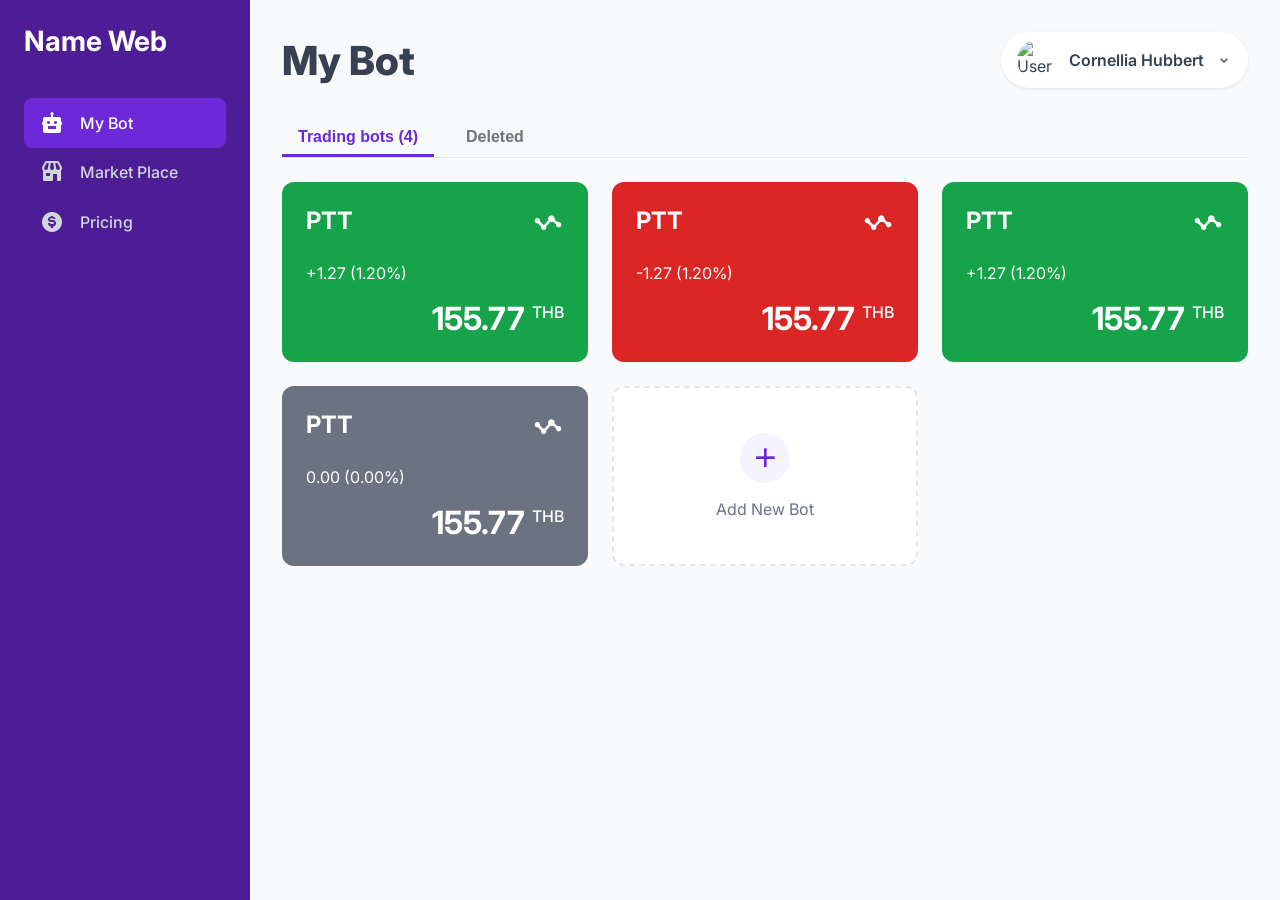
==== dashboard.html @ c2f47d32 "first html css" ====
<!DOCTYPE html>
<html lang="th">
<head>
    <meta charset="UTF-8">
    <meta name="viewport" content="width=device-width, initial-scale=1.0">
    <title>My Bot Dashboard</title>
    <link rel="stylesheet" href="style.css">
    <link href='https://unpkg.com/boxicons@2.1.4/css/boxicons.min.css' rel='stylesheet'>
</head>
<body class="dashboard-body">

    <aside class="sidebar">
        <h1 class="logo">Name Web</h1>
        <nav class="sidebar-nav">
            <ul>
                <li class="active"><a href="#"><i class='bx bxs-bot'></i> My Bot</a></li>
                <li><a href="#"><i class='bx bxs-store'></i> Market Place</a></li>
                <li><a href="#"><i class='bx bxs-dollar-circle'></i> Pricing</a></li>
            </ul>
        </nav>
    </aside>

    <main class="main-content">
        <header class="main-header">
            <h2>My Bot</h2>
            <div class="user-profile">
                <img src="https://i.pravatar.cc/40?u=cornellia" alt="User Avatar">
                <span>Cornellia Hubbert</span>
                <i class='bx bx-chevron-down'></i>
            </div>
        </header>

        <div class="tabs">
            <button class="tab-btn active" data-tab="trading">Trading bots (4)</button>
            <button class="tab-btn" data-tab="deleted">Deleted</button>
        </div>

        <div class="content-panel active" id="trading">
            <div class="bot-grid">
                <div class="bot-card status-up">
                    <div class="card-header"><h3>PTT</h3><i class='bx bx-stats'></i></div>
                    <p class="card-change">+1.27 (1.20%)</p>
                    <p class="card-value">155.77 <sup>THB</sup></p>
                </div>
                <div class="bot-card status-down">
                    <div class="card-header"><h3>PTT</h3><i class='bx bx-stats'></i></div>
                    <p class="card-change">-1.27 (1.20%)</p>
                    <p class="card-value">155.77 <sup>THB</sup></p>
                </div>
                <div class="bot-card status-up">
                    <div class="card-header"><h3>PTT</h3><i class='bx bx-stats'></i></div>
                    <p class="card-change">+1.27 (1.20%)</p>
                    <p class="card-value">155.77 <sup>THB</sup></p>
                </div>
                <div class="bot-card status-neutral">
                    <div class="card-header"><h3>PTT</h3><i class='bx bx-stats'></i></div>
                    <p class="card-change">0.00 (0.00%)</p>
                    <p class="card-value">155.77 <sup>THB</sup></p>
                </div>
                <div class="bot-card add-new">
                    <div class="add-icon"><i class='bx bx-plus'></i></div>
                    <p>Add New Bot</p>
                </div>
            </div>
        </div>

        <div class="content-panel" id="deleted">
             <div class="bot-grid">
                <div class="bot-card status-up">
                    <div class="card-header"><h3>PTT</h3><i class='bx bx-stats'></i></div>
                    <button class="btn btn-restore">Restore</button>
                </div>
                 <div class="bot-card status-down">
                    <div class="card-header"><h3>PTT</h3><i class='bx bx-stats'></i></div>
                    <button class="btn btn-restore">Restore</button>
                </div>
                 <div class="bot-card status-neutral">
                    <div class="card-header"><h3>PTT</h3><i class='bx bx-stats'></i></div>
                    <button class="btn btn-restore">Restore</button>
                </div>
            </div>
        </div>
    </main>

    <script src="script.js"></script>
</body>
</html>
---- style.css ----
@import url('https://fonts.googleapis.com/css2?family=Inter:wght@400;500;600;700;800&display=swap');

/* --- CSS Variables --- */
:root {
    --primary-purple: #6D28D9;
    --dark-purple: #4C1D95;
    --light-purple: #F5F3FF;
    --green: #16A34A;
    --red: #DC2626;
    --gray-dark: #374151;
    --gray-medium: #6B7280;
    --gray-light: #E5E7EB;
    --background: #F9FAFB;
    --white: #FFFFFF;
    --font-family: 'Inter', sans-serif;
}

/* --- General Reset & Body Styles --- */
* {
    margin: 0;
    padding: 0;
    box-sizing: border-box;
}

body {
    font-family: var(--font-family);
    color: var(--gray-dark);
}

a {
    color: var(--primary-purple);
    text-decoration: none;
    font-weight: 500;
}

a:hover {
    text-decoration: underline;
}

/* --- Authentication Pages (Sign In / Sign Up) --- */
.auth-body {
    display: flex;
    justify-content: center;
    align-items: center;
    min-height: 100vh;
    background-color: var(--white);
}

.auth-container {
    width: 100%;
    max-width: 400px;
    padding: 2rem;
}

.auth-title {
    font-size: 2.25rem;
    font-weight: 800;
    text-align: center;
    margin-bottom: 0.5rem;
}

.auth-subtitle {
    text-align: center;
    color: var(--gray-medium);
    margin-bottom: 2rem;
}

.auth-form {
    display: flex;
    flex-direction: column;
    gap: 1.5rem;
}

.input-group {
    position: relative;
}

.input-group label {
    position: absolute;
    top: 50%;
    left: 45px;
    transform: translateY(-50%);
    color: var(--gray-medium);
    background-color: var(--white);
    padding: 0 5px;
    transition: all 0.2s ease;
    pointer-events: none;
}

.input-group i {
    position: absolute;
    top: 50%;
    transform: translateY(-50%);
    font-size: 1.25rem;
    color: var(--gray-medium);
}

.input-group i.bxs-envelope, .input-group i.bxs-lock-alt {
    left: 15px;
}

.input-group .eye-icon {
    right: 15px;
    cursor: pointer;
}

.input-group input {
    width: 100%;
    padding: 1rem 1rem 1rem 45px;
    border: 1px solid var(--gray-light);
    border-radius: 8px;
    font-size: 1rem;
    outline: none;
}

.input-group input:focus {
    border-color: var(--primary-purple);
}

.input-group input:focus + label,
.input-group input:not(:placeholder-shown) + label {
    top: 0;
    font-size: 0.75rem;
    color: var(--primary-purple);
}

.form-options {
    display: flex;
    justify-content: space-between;
    align-items: center;
}

.checkbox-group {
    display: flex;
    align-items: center;
    gap: 0.5rem;
}
.checkbox-group.tos {
    margin: -0.5rem 0;
}

.btn {
    padding: 1rem;
    border: none;
    border-radius: 8px;
    font-size: 1rem;
    font-weight: 600;
    cursor: pointer;
    transition: background-color 0.2s;
}

.btn-primary {
    background-color: var(--primary-purple);
    color: var(--white);
}

.btn-primary:hover {
    background-color: var(--dark-purple);
}

.social-login {
    margin-top: 2rem;
    display: flex;
    justify-content: center;
    gap: 1.5rem;
}

.social-btn {
    width: 50px;
    height: 50px;
    border-radius: 50%;
    border: 1px solid var(--gray-light);
    background: none;
    font-size: 1.5rem;
    cursor: pointer;
    color: var(--gray-medium);
    transition: all 0.2s;
}
.social-btn:hover {
    color: var(--gray-dark);
    border-color: var(--gray-dark);
}

/* --- Dashboard Page --- */
.dashboard-body {
    display: flex;
    background-color: var(--background);
}

.sidebar {
    width: 250px;
    background-color: var(--dark-purple);
    color: var(--white);
    height: 100vh;
    padding: 1.5rem;
    display: flex;
    flex-direction: column;
    flex-shrink: 0;
}

.logo {
    font-size: 1.75rem;
    margin-bottom: 2.5rem;
}

.sidebar-nav ul {
    list-style: none;
}

.sidebar-nav li a {
    display: flex;
    align-items: center;
    gap: 1rem;
    padding: 0.8rem 1rem;
    color: #D1D5DB;
    border-radius: 8px;
    font-weight: 500;
}
.sidebar-nav li.active a, .sidebar-nav li a:hover {
    background-color: var(--primary-purple);
    color: var(--white);
    text-decoration: none;
}

.sidebar-nav li i {
    font-size: 1.5rem;
}


.main-content {
    flex-grow: 1;
    padding: 2rem;
    overflow-y: auto;
}

.main-header {
    display: flex;
    justify-content: space-between;
    align-items: center;
    margin-bottom: 2rem;
}

.main-header h2 {
    font-size: 2.5rem;
    font-weight: 800;
}

.user-profile {
    display: flex;
    align-items: center;
    gap: 0.75rem;
    background-color: var(--white);
    padding: 0.5rem 1rem;
    border-radius: 99px;
    box-shadow: 0 1px 3px rgba(0,0,0,0.1);
    cursor: pointer;
}
.user-profile img {
    width: 40px;
    height: 40px;
    border-radius: 50%;
}
.user-profile span {
    font-weight: 600;
}

.tabs {
    display: flex;
    gap: 1rem;
    border-bottom: 1px solid var(--gray-light);
    margin-bottom: 1.5rem;
}

.tab-btn {
    padding: 0.5rem 1rem;
    border: none;
    background: none;
    font-size: 1rem;
    font-weight: 600;
    color: var(--gray-medium);
    cursor: pointer;
    border-bottom: 3px solid transparent;
}
.tab-btn.active {
    color: var(--primary-purple);
    border-bottom-color: var(--primary-purple);
}

.content-panel {
    display: none;
}
.content-panel.active {
    display: block;
}

.bot-grid {
    display: grid;
    grid-template-columns: repeat(auto-fill, minmax(240px, 1fr));
    gap: 1.5rem;
}

.bot-card {
    padding: 1.5rem;
    border-radius: 12px;
    color: var(--white);
    display: flex;
    flex-direction: column;
    justify-content: space-between;
    min-height: 180px;
}
.card-header {
    display: flex;
    justify-content: space-between;
    align-items: flex-start;
}
.card-header h3 {
    font-size: 1.5rem;
}
.card-header i {
    font-size: 2rem;
}
.card-change {
    margin-top: 0.5rem;
    font-size: 1rem;
}
.card-value {
    font-size: 2rem;
    font-weight: 700;
    align-self: flex-end;
}
.card-value sup {
    font-size: 1rem;
    font-weight: 500;
}

.bot-card.status-up { background-color: var(--green); }
.bot-card.status-down { background-color: var(--red); }
.bot-card.status-neutral { background-color: var(--gray-medium); }

.bot-card.add-new {
    background-color: var(--white);
    border: 2px dashed var(--gray-light);
    color: var(--gray-medium);
    align-items: center;
    justify-content: center;
    cursor: pointer;
    transition: all 0.2s;
}
.bot-card.add-new:hover {
    border-color: var(--primary-purple);
    color: var(--primary-purple);
}
.bot-card.add-new .add-icon {
    width: 50px;
    height: 50px;
    background-color: var(--light-purple);
    border-radius: 50%;
    display: flex;
    justify-content: center;
    align-items: center;
    color: var(--primary-purple);
    font-size: 2rem;
    margin-bottom: 1rem;
}

.btn-restore {
    background-color: rgba(255, 255, 255, 0.2);
    color: var(--white);
    padding: 0.75rem;
    width: 100%;
    margin-top: 2rem;
}
.btn-restore:hover {
    background-color: rgba(255, 255, 255, 0.3);
}
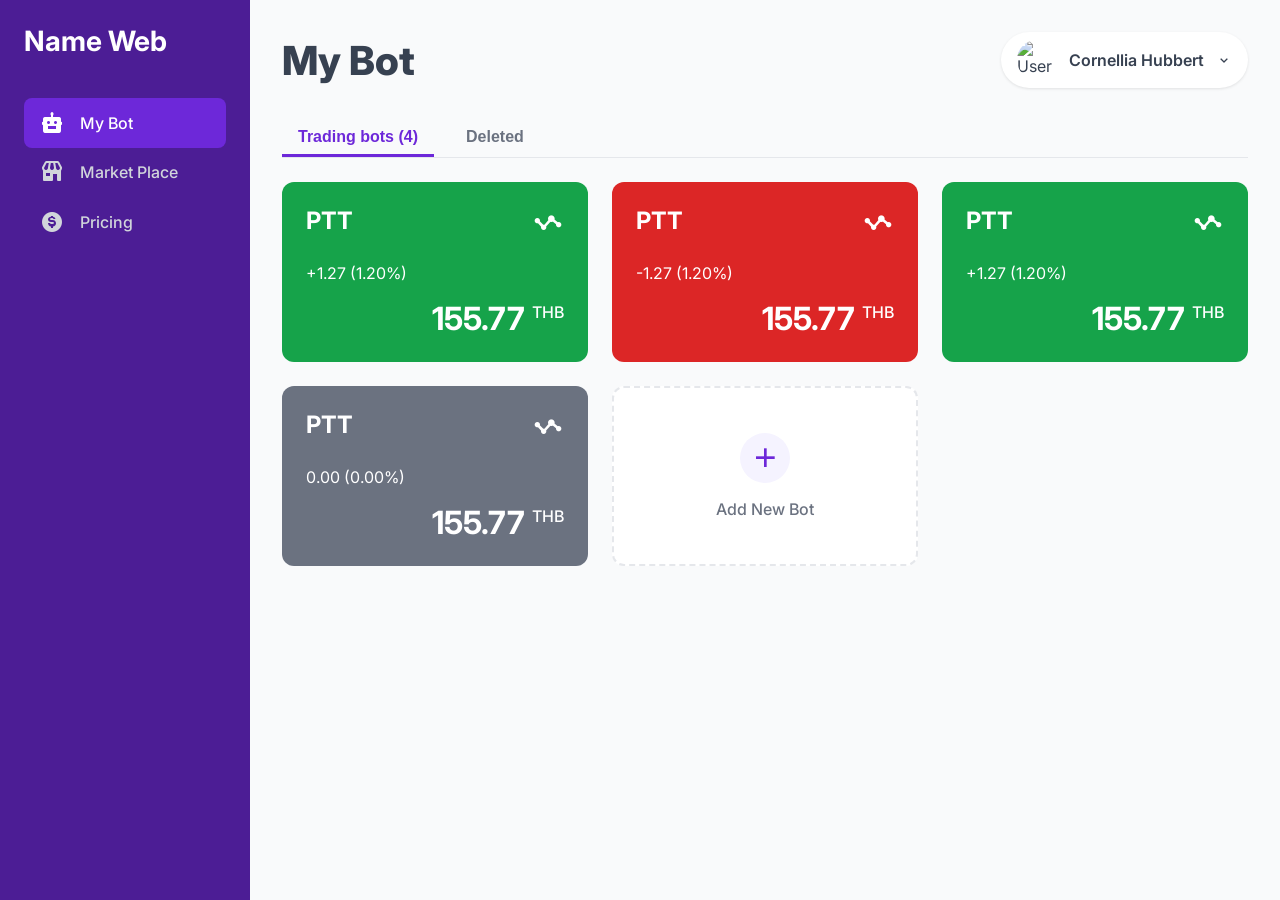
==== commit 07d4bac0: "sec commit" ====
--- a/dashboard.html
+++ b/dashboard.html
@@ -14,8 +14,8 @@
         <nav class="sidebar-nav">
             <ul>
                 <li class="active"><a href="#"><i class='bx bxs-bot'></i> My Bot</a></li>
-                <li><a href="#"><i class='bx bxs-store'></i> Market Place</a></li>
-                <li><a href="#"><i class='bx bxs-dollar-circle'></i> Pricing</a></li>
+                <li><a href="marketplace.html"><i class='bx bxs-store'></i> Market Place</a></li>
+                <li><a href="pricing.html"><i class='bx bxs-dollar-circle'></i> Pricing</a></li>
             </ul>
         </nav>
     </aside>
@@ -57,10 +57,12 @@
                     <p class="card-change">0.00 (0.00%)</p>
                     <p class="card-value">155.77 <sup>THB</sup></p>
                 </div>
-                <div class="bot-card add-new">
-                    <div class="add-icon"><i class='bx bx-plus'></i></div>
-                    <p>Add New Bot</p>
-                </div>
+                <a href="bot-setup.html" class="card-link">
+                    <div class="bot-card add-new">
+                        <div class="add-icon"><i class='bx bx-plus'></i></div>
+                        <p>Add New Bot</p>
+                    </div>
+                </a>
             </div>
         </div>
 
--- a/style.css
+++ b/style.css
@@ -372,4 +372,1065 @@
 }
 .btn-restore:hover {
     background-color: rgba(255, 255, 255, 0.3);
+}
+
+/* --- Pricing Page --- */
+.pricing-container {
+    display: flex;
+    flex-direction: column;
+    align-items: center;
+    gap: 2.5rem;
+    margin-top: 2rem;
+}
+
+.pricing-toggle {
+    background-color: var(--gray-light);
+    padding: 0.5rem;
+    border-radius: 99px;
+    display: flex;
+}
+
+.toggle-btn {
+    padding: 0.5rem 1.5rem;
+    border: none;
+    background: none;
+    border-radius: 99px;
+    font-weight: 600;
+    cursor: pointer;
+    color: var(--gray-medium);
+}
+
+.toggle-btn.active {
+    background-color: var(--white);
+    color: var(--dark-purple);
+    box-shadow: 0 1px 3px rgba(0,0,0,0.1);
+}
+
+.pricing-grid {
+    display: grid;
+    grid-template-columns: repeat(3, 1fr);
+    gap: 2rem;
+    width: 100%;
+    max-width: 900px;
+}
+
+.pricing-card {
+    background-color: var(--white);
+    border: 1px solid var(--gray-light);
+    border-radius: 12px;
+    padding: 2rem;
+    text-align: center;
+    transition: all 0.2s ease;
+}
+
+.pricing-card.featured {
+    border: 2px solid var(--primary-purple);
+    transform: scale(1.05);
+}
+
+.pricing-card h3 {
+    font-size: 1.25rem;
+    margin-bottom: 1.5rem;
+}
+
+.pricing-card .price {
+    font-size: 2.5rem;
+    font-weight: 800;
+    margin-bottom: 2rem;
+}
+
+.pricing-card .price span {
+    font-size: 1.5rem;
+    font-weight: 600;
+    color: var(--gray-medium);
+}
+
+.btn-secondary {
+    background-color: var(--light-purple);
+    color: var(--primary-purple);
+    width: 100%;
+}
+.btn-secondary:hover {
+    background-color: #E9D5FF;
+}
+
+
+/* --- Select Bot Page --- */
+.select-bot-container h3 {
+    font-size: 1.5rem;
+    margin-bottom: 1.5rem;
+    text-align: center;
+}
+.select-grid {
+    display: grid;
+    grid-template-columns: repeat(auto-fill, minmax(280px, 1fr));
+    gap: 1.5rem;
+}
+.select-card {
+    background-color: var(--white);
+    border: 1px solid var(--gray-light);
+    border-radius: 12px;
+    padding: 1.5rem;
+    transition: all 0.2s ease;
+    cursor: pointer;
+    color: var(--gray-dark);
+}
+.select-card:hover {
+    border-color: var(--primary-purple);
+    transform: translateY(-5px);
+    box-shadow: 0 4px 12px rgba(0,0,0,0.08);
+    text-decoration: none;
+}
+.select-card h4 {
+    font-size: 1.2rem;
+    margin-bottom: 1rem;
+}
+.select-card ul {
+    list-style: none;
+    padding: 0;
+}
+.select-card ul li {
+    display: flex;
+    align-items: center;
+    gap: 0.5rem;
+    margin-bottom: 0.5rem;
+    color: var(--gray-medium);
+}
+.select-card ul i.bx-check-circle { color: var(--green); }
+.select-card ul i.bx-x-circle { color: var(--red); }
+
+.select-card.disabled {
+    background-color: #F3F4F6;
+    color: var(--gray-medium);
+    cursor: not-allowed;
+    text-align: center;
+    display: flex;
+    flex-direction: column;
+    justify-content: center;
+    align-items: center;
+}
+.select-card.disabled:hover {
+    transform: none;
+    box-shadow: none;
+    border-color: var(--gray-light);
+}
+
+/* --- Market Place Page --- */
+.marketplace-grid {
+    display: grid;
+    grid-template-columns: repeat(auto-fill, minmax(250px, 1fr));
+    gap: 1.5rem;
+}
+
+.marketplace-card {
+    height: 180px;
+    background-color: var(--gray-light);
+    border-radius: 12px;
+}
+
+/* --- Bot Setup Page --- */
+.setup-form-container {
+    background-color: var(--white);
+    padding: 2rem;
+    border-radius: 12px;
+    max-width: 800px;
+    margin: 0 auto;
+}
+.setup-form-container h3 {
+    font-size: 1.75rem;
+}
+.form-subtitle {
+    color: var(--gray-medium);
+    margin-bottom: 2rem;
+}
+.bot-setup-form {
+    display: flex;
+    flex-direction: column;
+    gap: 1.5rem;
+}
+.form-grid {
+    display: grid;
+    grid-template-columns: 1fr 1fr;
+    gap: 1.5rem;
+}
+.form-group {
+    display: flex;
+    flex-direction: column;
+}
+.form-group label {
+    font-weight: 600;
+    margin-bottom: 0.5rem;
+}
+.form-group input[type="text"] {
+    padding: 0.75rem 1rem;
+    border: 1px solid var(--gray-light);
+    border-radius: 8px;
+    font-size: 1rem;
+}
+.form-group input[type="text"]:focus {
+    outline: none;
+    border-color: var(--primary-purple);
+}
+.form-divider {
+    border: none;
+    border-top: 1px solid var(--gray-light);
+}
+.radio-group {
+    display: flex;
+    gap: 1.5rem;
+    margin-top: 0.5rem;
+}
+.radio-group label {
+    display: flex;
+    align-items: center;
+    gap: 0.5rem;
+    font-weight: 500;
+}
+.bot-setup-form .btn-primary {
+    align-self: flex-start;
+}
+
+/* --- CSS ที่ต้องเพิ่มเข้าไป --- */
+
+/* --- Bot Dashboard & Configuration --- */
+.bot-title {
+    font-size: 1.75rem;
+}
+.bot-title small {
+    font-size: 1rem;
+    font-weight: 500;
+    color: var(--gray-medium);
+}
+.bot-tabs {
+    display: flex;
+    gap: 1.5rem;
+    border-bottom: 1px solid var(--gray-light);
+    margin-bottom: 2rem;
+}
+.bot-tab-btn {
+    padding-bottom: 1rem;
+    font-weight: 600;
+    color: var(--gray-medium);
+    border-bottom: 3px solid transparent;
+}
+.bot-tab-btn.active, .bot-tab-btn:hover {
+    color: var(--primary-purple);
+    border-bottom-color: var(--primary-purple);
+    text-decoration: none;
+}
+
+.summary-grid {
+    display: grid;
+    grid-template-columns: repeat(auto-fill, minmax(250px, 1fr));
+    gap: 1.5rem;
+    margin-bottom: 2rem;
+}
+.summary-card {
+    background-color: var(--white);
+    padding: 1.5rem;
+    border-radius: 12px;
+}
+.summary-card h4 {
+    color: var(--gray-medium);
+    margin-bottom: 0.5rem;
+}
+.profit-amount {
+    font-size: 1.75rem;
+    font-weight: 700;
+    color: var(--green);
+}
+.bot-status {
+    font-weight: 600;
+}
+.bot-status.active {
+    color: var(--green);
+}
+.bot-status.inactive {
+    color: var(--red);
+}
+.summary-card small {
+    color: var(--gray-medium);
+    display: block;
+    margin-top: 4px;
+    margin-bottom: 1rem;
+}
+.link-disable {
+    color: var(--red);
+    font-weight: 600;
+}
+
+.table-container {
+    background-color: var(--white);
+    padding: 1.5rem;
+    border-radius: 12px;
+}
+.table-container h3 {
+    margin-bottom: 1rem;
+}
+table {
+    width: 100%;
+    border-collapse: collapse;
+}
+th, td {
+    padding: 1rem;
+    text-align: left;
+    border-bottom: 1px solid var(--gray-light);
+}
+th {
+    color: var(--gray-medium);
+    font-weight: 600;
+}
+td.action-buy { color: var(--green); font-weight: 600; }
+td.action-sell { color: var(--red); font-weight: 600; }
+td.profit { font-weight: 600; }
+
+.config-form {
+    display: flex;
+    flex-direction: column;
+    gap: 1.5rem;
+}
+.config-section {
+    background-color: var(--white);
+    padding: 1.5rem;
+    border-radius: 12px;
+}
+.config-header {
+    display: flex;
+    justify-content: space-between;
+    align-items: center;
+    margin-bottom: 0.5rem;
+}
+.config-section .form-group {
+    margin-top: 1rem;
+}
+.form-actions {
+    display: flex;
+    gap: 1rem;
+    justify-content: flex-end;
+}
+
+/* Custom Toggle Switch */
+.switch {
+    position: relative;
+    display: inline-block;
+    width: 50px;
+    height: 28px;
+}
+.switch input {
+    opacity: 0;
+    width: 0;
+    height: 0;
+}
+.slider {
+    position: absolute;
+    cursor: pointer;
+    top: 0;
+    left: 0;
+    right: 0;
+    bottom: 0;
+    background-color: var(--gray-light);
+    transition: .4s;
+    border-radius: 34px;
+}
+.slider:before {
+    position: absolute;
+    content: "";
+    height: 20px;
+    width: 20px;
+    left: 4px;
+    bottom: 4px;
+    background-color: white;
+    transition: .4s;
+    border-radius: 50%;
+}
+input:checked + .slider {
+    background-color: var(--primary-purple);
+}
+input:checked + .slider:before {
+    transform: translateX(22px);
+}
+
+/* --- Order Subscription Page --- */
+.order-container {
+    display: grid;
+    grid-template-columns: 1fr 1.5fr;
+    gap: 2rem;
+    align-items: flex-start;
+}
+.order-summary, .card-details {
+    background-color: var(--white);
+    padding: 2rem;
+    border-radius: 12px;
+}
+.order-summary h3, .card-details h3 {
+    margin-bottom: 1.5rem;
+}
+.summary-item {
+    display: flex;
+    justify-content: space-between;
+    margin-bottom: 1rem;
+    color: var(--gray-medium);
+}
+.summary-item span:last-child {
+    font-weight: 600;
+    color: var(--gray-dark);
+}
+.summary-item.total span {
+    font-size: 1.2rem;
+    font-weight: 700;
+    color: var(--gray-dark);
+}
+.order-summary hr {
+    border: none;
+    border-top: 1px solid var(--gray-light);
+    margin: 1rem 0;
+}
+.card-details form {
+    display: flex;
+    flex-direction: column;
+    gap: 1.5rem;
+}
+.form-grid-small {
+    display: grid;
+    grid-template-columns: 1fr 1fr;
+    gap: 1.5rem;
+}
+.card-details .btn-primary {
+    margin-top: 1rem;
+}
+
+/* --- My Account Page --- */
+.profile-container {
+    background-color: var(--white);
+    border-radius: 12px;
+}
+.profile-header {
+    display: flex;
+    align-items: center;
+    gap: 1.5rem;
+    padding: 2rem;
+    border-bottom: 1px solid var(--gray-light);
+}
+.profile-avatar { text-align: center; }
+.profile-avatar img {
+    width: 80px;
+    height: 80px;
+    border-radius: 50%;
+    margin-bottom: 1rem;
+}
+.profile-info { flex-grow: 1; }
+.profile-info h4 { font-size: 1.25rem; }
+.profile-info p { color: var(--gray-medium); }
+.profile-form-section {
+    padding: 2rem;
+}
+.profile-form-section h3 {
+    margin-bottom: 1.5rem;
+}
+
+/* --- Bot Dashboard & Configuration --- */
+.bot-title {
+    font-size: 1.75rem;
+}
+.bot-title small {
+    font-size: 1rem;
+    font-weight: 500;
+    color: var(--gray-medium);
+}
+.bot-tabs {
+    display: flex;
+    gap: 1.5rem;
+    border-bottom: 1px solid var(--gray-light);
+    margin-bottom: 2rem;
+}
+.bot-tab-btn {
+    padding-bottom: 1rem;
+    font-weight: 600;
+    color: var(--gray-medium);
+    border-bottom: 3px solid transparent;
+    text-decoration: none;
+}
+.bot-tab-btn.active, .bot-tab-btn:hover {
+    color: var(--primary-purple);
+    border-bottom-color: var(--primary-purple);
+    text-decoration: none;
+}
+.summary-grid {
+    display: grid;
+    grid-template-columns: repeat(auto-fill, minmax(250px, 1fr));
+    gap: 1.5rem;
+    margin-bottom: 2rem;
+}
+.summary-card {
+    background-color: var(--white);
+    padding: 1.5rem;
+    border-radius: 12px;
+}
+.summary-card h4 {
+    color: var(--gray-medium);
+    margin-bottom: 0.5rem;
+}
+.profit-amount {
+    font-size: 1.75rem;
+    font-weight: 700;
+    color: var(--green);
+}
+.bot-status {
+    font-weight: 600;
+}
+.bot-status.active {
+    color: var(--green);
+}
+.summary-card small {
+    color: var(--gray-medium);
+    display: block;
+    margin-top: 4px;
+    margin-bottom: 1rem;
+}
+.link-disable {
+    color: var(--red);
+    font-weight: 600;
+}
+.table-container {
+    background-color: var(--white);
+    padding: 1.5rem;
+    border-radius: 12px;
+}
+.table-container h3 {
+    margin-bottom: 1rem;
+}
+table {
+    width: 100%;
+    border-collapse: collapse;
+}
+th, td {
+    padding: 1rem;
+    text-align: left;
+    border-bottom: 1px solid var(--gray-light);
+}
+th {
+    color: var(--gray-medium);
+    font-weight: 600;
+}
+td.action-buy { color: var(--green); font-weight: 600; }
+td.action-sell { color: var(--red); font-weight: 600; }
+td.profit { font-weight: 600; }
+.config-form {
+    display: flex;
+    flex-direction: column;
+    gap: 1.5rem;
+}
+.config-section {
+    background-color: var(--white);
+    padding: 1.5rem;
+    border-radius: 12px;
+}
+.config-header {
+    display: flex;
+    justify-content: space-between;
+    align-items: center;
+    margin-bottom: 0.5rem;
+}
+.config-section .form-group {
+    margin-top: 1rem;
+}
+.form-actions {
+    display: flex;
+    gap: 1rem;
+    justify-content: flex-end;
+}
+/* Custom Toggle Switch */
+.switch {
+    position: relative;
+    display: inline-block;
+    width: 50px;
+    height: 28px;
+}
+.switch input {
+    opacity: 0;
+    width: 0;
+    height: 0;
+}
+.slider {
+    position: absolute;
+    cursor: pointer;
+    top: 0;
+    left: 0;
+    right: 0;
+    bottom: 0;
+    background-color: var(--gray-light);
+    transition: .4s;
+    border-radius: 34px;
+}
+.slider:before {
+    position: absolute;
+    content: "";
+    height: 20px;
+    width: 20px;
+    left: 4px;
+    bottom: 4px;
+    background-color: white;
+    transition: .4s;
+    border-radius: 50%;
+}
+input:checked + .slider {
+    background-color: var(--primary-purple);
+}
+input:checked + .slider:before {
+    transform: translateX(22px);
+}
+
+/* --- Order Subscription Page --- */
+.order-container {
+    display: grid;
+    grid-template-columns: 1fr 1.5fr;
+    gap: 2rem;
+    align-items: flex-start;
+}
+.order-summary, .card-details {
+    background-color: var(--white);
+    padding: 2rem;
+    border-radius: 12px;
+}
+.order-summary h3, .card-details h3 {
+    margin-bottom: 1.5rem;
+}
+.summary-item {
+    display: flex;
+    justify-content: space-between;
+    margin-bottom: 1rem;
+    color: var(--gray-medium);
+}
+.summary-item span:last-child {
+    font-weight: 600;
+    color: var(--gray-dark);
+}
+.summary-item.total span {
+    font-size: 1.2rem;
+    font-weight: 700;
+    color: var(--gray-dark);
+}
+.order-summary hr {
+    border: none;
+    border-top: 1px solid var(--gray-light);
+    margin: 1rem 0;
+}
+.card-details form {
+    display: flex;
+    flex-direction: column;
+    gap: 1.5rem;
+}
+.form-grid-small {
+    display: grid;
+    grid-template-columns: 1fr 1fr;
+    gap: 1.5rem;
+}
+.card-details .btn-primary {
+    margin-top: 1rem;
+}
+
+/* --- My Account Page --- */
+.profile-container {
+    background-color: var(--white);
+    border-radius: 12px;
+}
+.profile-header {
+    display: flex;
+    align-items: center;
+    gap: 1.5rem;
+    padding: 2rem;
+    border-bottom: 1px solid var(--gray-light);
+}
+.profile-avatar img {
+    width: 80px;
+    height: 80px;
+    border-radius: 50%;
+}
+.profile-info { 
+    flex-grow: 1; 
+}
+.profile-info h4 { 
+    font-size: 1.25rem; 
+}
+.profile-info p { 
+    color: var(--gray-medium); 
+}
+.profile-form-section {
+    padding: 2rem;
+}
+.profile-form-section h3 {
+    margin-bottom: 1.5rem;
+}
+
+/* --- Sidebar (Collapsible Menu) --- */
+.sidebar-nav details {
+    list-style: none;
+}
+.sidebar-nav summary {
+    list-style: none;
+    cursor: pointer;
+}
+.sidebar-nav summary::-webkit-details-marker {
+    display: none; /* Hide default arrow */
+}
+.sidebar-nav summary a {
+    width: 100%;
+}
+.sub-nav {
+    list-style: none;
+    padding-left: 20px;
+    margin-top: 0.5rem;
+}
+.sub-nav li a {
+    color: #D1D5DB;
+    opacity: 0.8;
+}
+.sub-nav li a:hover {
+    opacity: 1;
+}
+.sub-nav li.active a {
+    background-color: var(--dark-purple) !important; /* Override general active style */
+    color: var(--white) !important;
+    opacity: 1;
+    font-weight: 600;
+}
+
+
+/* --- Bot Dashboard & Configuration (UPDATED) --- */
+.bot-controls {
+    display: flex;
+    justify-content: space-between;
+    align-items: center;
+    margin-bottom: 2rem;
+}
+
+.bot-tabs-new {
+    display: flex;
+    gap: 0.5rem;
+    background-color: var(--gray-light);
+    padding: 0.5rem;
+    border-radius: 8px;
+}
+.bot-tab-btn-new {
+    padding: 0.5rem 1.5rem;
+    font-weight: 600;
+    color: var(--gray-medium);
+    border: none;
+    background: none;
+    border-radius: 6px;
+    text-decoration: none;
+}
+.bot-tab-btn-new.active {
+    background-color: var(--primary-purple);
+    color: var(--white);
+    box-shadow: 0 1px 3px rgba(0,0,0,0.1);
+}
+
+.btn-icon-delete {
+    background-color: var(--light-purple);
+    color: var(--primary-purple);
+    border: none;
+    width: 44px;
+    height: 44px;
+    border-radius: 8px;
+    font-size: 1.5rem;
+    cursor: pointer;
+    display: flex;
+    align-items: center;
+    justify-content: center;
+}
+
+/* --- Summary Cards (UPDATED) --- */
+.summary-card.profit-card {
+    border: 2px solid var(--primary-purple);
+}
+.profit-details {
+    display: flex;
+    align-items: center;
+    gap: 1.5rem;
+}
+.profit-icon {
+    font-size: 3rem;
+    color: var(--green);
+}
+.profit-label {
+    color: var(--gray-medium);
+    margin-bottom: 0.25rem;
+}
+.summary-card .profit-amount {
+    font-size: 1.5rem;
+    color: var(--gray-dark); /* Color changed from green to dark */
+}
+
+.bot-status-display {
+    background-color: var(--gray-light);
+    border-radius: 8px;
+    padding: 0.75rem;
+    display: flex;
+    align-items: center;
+    gap: 0.75rem;
+    color: var(--gray-dark);
+    font-weight: 500;
+}
+.bot-status-display i {
+    font-size: 1.5rem;
+}
+
+.bot-enable-toggle {
+    display: flex;
+    justify-content: space-between;
+    align-items: center;
+    margin-top: 1.5rem;
+}
+.bot-enable-toggle p {
+    font-weight: 600;
+}
+
+/* --- Table (UPDATED) --- */
+.action-pill, .profit-pill {
+    display: inline-block;
+    padding: 0.25rem 0.75rem;
+    border-radius: 99px;
+    font-weight: 600;
+    font-size: 0.875rem;
+}
+.action-pill.buy {
+    background-color: #D1FAE5;
+    color: #065F46;
+}
+.action-pill.sell {
+    background-color: #FEE2E2;
+    color: #991B1B;
+}
+.profit-pill.profit {
+    background-color: #D1FAE5;
+    color: #065F46;
+}
+.profit-pill.loss {
+    background-color: #FEE2E2;
+    color: #991B1B;
+}
+
+.table-footer {
+    text-align: center;
+    padding-top: 1.5rem;
+}
+.view-more-link {
+    font-weight: 600;
+    color: var(--primary-purple);
+}
+
+/* --- Sidebar (Final Collapsible Menu) --- */
+.sidebar-nav details {
+    list-style: none;
+}
+.sidebar-nav summary {
+    display: flex;
+    align-items: center;
+    gap: 1rem;
+    padding: 0.8rem 1rem;
+    border-radius: 8px;
+    font-weight: 500;
+    cursor: pointer;
+    list-style: none; /* Hide default arrow */
+    transition: background-color 0.2s;
+}
+.sidebar-nav summary::-webkit-details-marker {
+    display: none;
+}
+.sidebar-nav details[open] > summary,
+.sidebar-nav summary:hover {
+    background-color: var(--primary-purple);
+    color: var(--white);
+}
+.sidebar-nav summary i {
+    font-size: 1.5rem;
+}
+.sub-nav {
+    list-style: none;
+    padding-left: 20px;
+    margin-top: 0.5rem;
+}
+.sub-nav li a {
+    color: #D1D5DB;
+    opacity: 0.8;
+}
+.sub-nav li.active a {
+    background-color: var(--primary-purple) !important;
+    opacity: 1;
+}
+
+/* --- Bot Controls (Final) --- */
+.bot-controls {
+    display: flex;
+    justify-content: space-between;
+    align-items: center;
+    margin-bottom: 2rem;
+}
+.bot-tabs-new {
+    display: flex;
+    gap: 0.5rem;
+    background-color: var(--gray-light);
+    padding: 0.5rem;
+    border-radius: 8px;
+}
+.bot-tab-btn-new {
+    padding: 0.5rem 1.5rem;
+    font-weight: 600;
+    color: var(--gray-medium);
+    border: none;
+    background: none;
+    border-radius: 6px;
+    text-decoration: none;
+}
+.bot-tab-btn-new.active {
+    background-color: var(--primary-purple);
+    color: var(--white);
+    box-shadow: 0 1px 3px rgba(0,0,0,0.1);
+}
+.btn-icon-delete {
+    background-color: var(--light-purple);
+    color: var(--primary-purple);
+    border: none;
+    width: 44px;
+    height: 44px;
+    border-radius: 8px;
+    font-size: 1.5rem;
+    cursor: pointer;
+    display: flex;
+    align-items: center;
+    justify-content: center;
+}
+
+/* --- Summary Grid & Cards (Final) --- */
+.summary-grid {
+    display: grid;
+    grid-template-columns: repeat(auto-fill, minmax(300px, 1fr));
+    gap: 1.5rem;
+    margin-bottom: 2rem;
+}
+.summary-card {
+    background-color: var(--white);
+    padding: 1.5rem;
+    border-radius: 12px;
+    box-shadow: 0 4px 6px -1px rgb(0 0 0 / 0.05), 0 2px 4px -2px rgb(0 0 0 / 0.05);
+}
+.summary-card h4 {
+    color: var(--gray-dark);
+    font-weight: 700;
+    margin-bottom: 1rem;
+}
+.profit-details {
+    display: flex;
+    align-items: center;
+    gap: 1.5rem;
+}
+.profit-icon {
+    font-size: 3rem;
+    color: var(--green);
+}
+.profit-label {
+    color: var(--gray-medium);
+    margin-bottom: 0.25rem;
+}
+.summary-card .profit-amount {
+    font-size: 1.5rem;
+    color: var(--gray-dark);
+    font-weight: 700;
+}
+.bot-status-display {
+    background-color: var(--gray-light);
+    border-radius: 8px;
+    padding: 0.75rem;
+    display: flex;
+    align-items: center;
+    gap: 0.75rem;
+    color: var(--gray-dark);
+    font-weight: 500;
+}
+.bot-status-display i {
+    font-size: 1.5rem;
+}
+.bot-enable-toggle {
+    display: flex;
+    justify-content: space-between;
+    align-items: center;
+    margin-top: 1.5rem;
+}
+.bot-enable-toggle p {
+    font-weight: 600;
+}
+
+/* --- Table Container (Final) --- */
+.table-container {
+    background-color: var(--white);
+    padding: 1.5rem;
+    border-radius: 12px;
+    box-shadow: 0 4px 6px -1px rgb(0 0 0 / 0.05), 0 2px 4px -2px rgb(0 0 0 / 0.05);
+}
+.table-container h3 {
+    font-size: 1.25rem;
+    margin-bottom: 1.5rem;
+}
+.table-container table {
+    width: 100%;
+    border-collapse: collapse;
+}
+.table-container th, .table-container td {
+    padding: 1rem;
+    text-align: left;
+}
+.table-container th {
+    color: var(--gray-medium);
+    font-weight: 600;
+    border-bottom: 1px solid var(--gray-light);
+}
+.table-container td {
+    color: var(--gray-dark);
+    font-weight: 500;
+}
+/* Utility for text alignment */
+.text-right {
+    text-align: right;
+}
+/* Pills styles (can remain the same) */
+.action-pill, .profit-pill {
+    display: inline-block;
+    padding: 0.25rem 0.75rem;
+    border-radius: 99px;
+    font-weight: 600;
+    font-size: 0.875rem;
+    text-align: center;
+}
+.action-pill.buy { background-color: #D1FAE5; color: #065F46; }
+.action-pill.sell { background-color: #FEE2E2; color: #991B1B; }
+.profit-pill.profit { background-color: #D1FAE5; color: #065F46; }
+.profit-pill.loss { background-color: #FEE2E2; color: #991B1B; }
+.table-footer {
+    text-align: center;
+    padding-top: 1.5rem;
+}
+.view-more-link {
+    font-weight: 600;
+    color: var(--primary-purple);
+}
+
+/* Restore original User Profile if it was changed */
+.user-profile {
+    display: flex;
+    align-items: center;
+    gap: 0.75rem;
+    background-color: var(--white);
+    padding: 0.5rem 1rem;
+    border-radius: 99px;
+    box-shadow: 0 1px 3px rgba(0,0,0,0.1);
+    cursor: pointer;
+}
+.user-profile img {
+    width: 40px;
+    height: 40px;
+    border-radius: 50%;
+}
+.user-profile span {
+    font-weight: 600;
 }
